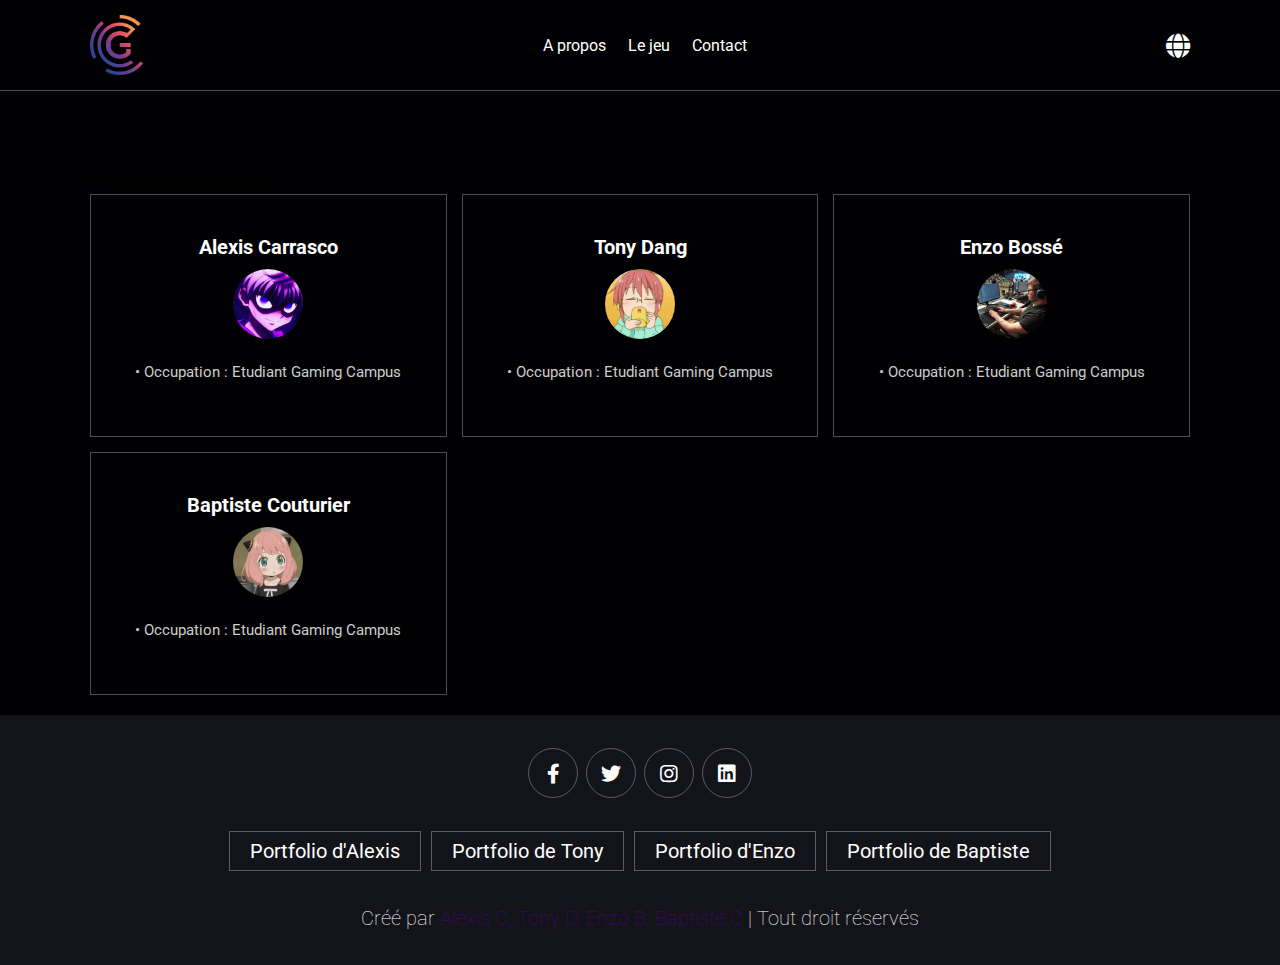
==== about.html @ 3bb29ad9 "Merge branch 'main' of github.com:CarrascoAlexis/Mini-studio" ====
<html lang="fr">

<head>

  <meta charset="UTF-8">
  <meta http-equiv="X-UA-Compatible" content="IE=edge">
  <meta name="viewport" content="width=device-width, initial-scale=1.0"> <!-- Adaptation mobile (viewport)  -->
  <meta name="author" content="Alexis Carrasco, Tony Dang, Enzo Bossé, Baptiste Couturier"> <!-- Auteurs du code  -->
  <meta name="description" content="">
  <meta name="keywords" content="Développeur, Informaticien, Gaming Campus, Gaming Tech, Jeu, IDLE, Tony, Alexis, Enzo, Baptiste">
  <link rel="icon" type="image/x-icon" href="img/icon.ico"> <!-- Favicon (icone de la page web)  -->

  <!-- Début importation librairie -->

  <link rel="stylesheet" href="css/header.css">
  <link rel="stylesheet" href="css/about.css">
  <link rel="stylesheet" href="css/footer.css">
  <link rel="stylesheet" href="css/responsive.css">
  <link rel="stylesheet" href="js/header.js">
  <link rel="stylesheet" href="https://cdnjs.cloudflare.com/ajax/libs/font-awesome/5.15.4/css/all.min.css"> <!-- Chargement du font -->

  <!-- Fin importation librairie  -->

</head>
<body>

  <!-- Début section header  -->

  <header class="header">

    <a href="index.html" class="logo">
      <img src="img/logo.png" alt="logo">
    </a>

    <nav class="navbar">
      <a href="about.html">A propos</a>
      <a href="game.html">Le jeu</a>
      <a href="index.html#contact">Contact</a>
    </nav>

    <div class="icons">
      <div class="fas fa-globe" id="search-btn"></div>
      <div class="fas fa-bars" id="menu-btn"></div>
    </div>

    <div class="search-form">
      <input type="search" id="search-box" placeholder="Chercher ici...">
      <label for="search-box" class="fas fa-search"></label>
    </div>

  </header>

  <!-- Fin section header -->

  <!-- Début section team  -->

  <section class="team" id="team">

    <h1 class="heading, m-top"> Présentation <span>équipe</span> </h1>

    <div class="box-container">

      <div class="box">
        <h3>Alexis Carrasco</h3>
        <img src="img/kroko.png" class="user" alt="">
        <p> <span>• Occupation : </span> Etudiant Gaming Campus </p>
      </div>

      <div class="box">
        <h3>Tony Dang</h3>
        <img src="img/Kamihate.gif" class="user" alt="">
        <p> <span>• Occupation : </span> Etudiant Gaming Campus </p>
      </div>

      <div class="box">
        <h3>Enzo Bossé</h3>
        <img src="img/Frymiixx.png" class="user" alt="">
        <p> <span>• Occupation : </span> Etudiant Gaming Campus </p>
      </div>

      <div class="box">
        <h3>Baptiste Couturier</h3>
        <img src="img/Doudude.gif" class="user" alt="">
        <p> <span>• Occupation : </span> Etudiant Gaming Campus </p>
      </div>

    </div>

  </section>

  <!-- Fin section team -->

  <!-- Début section footer  -->

  <section class="footer">

    <div class="share">
      <a href="#" class="fab fa-facebook-f"></a>
      <a href="#" class="fab fa-twitter"></a>
      <a href="#" class="fab fa-instagram"></a>
      <a href="#" class="fab fa-linkedin"></a>
    </div>

    <div class="links">
      <a href="https://baggadream.fr"> Portfolio d'Alexis </a>
      <a href="https://tdang.alwaysdata.net"> Portfolio de Tony </a>
      <a href="#"> Portfolio d'Enzo </a>
      <a href="#"> Portfolio de Baptiste </a>
    </div>

    <div class="credit">Créé par <span>Alexis C, Tony D, Enzo B, Baptiste C</span> | Tout droit réservés</div>

  </section>

  <!-- Fin section footer -->

</body>
<script src="js/header.js"></script>
</html>
---- css/header.css ----
@import url('https://fonts.googleapis.com/css2?family=Roboto:wght@100;300;400;500;700&display=swap');

:root{
    --main-color:#4b0082; /*Couleur par défault du texte*/
    --black:#13131a;      /*Couleur par défault des sections->*/
    --bg:#010103;         /*Couleur par défault du background->*/
    --border:.1rem solid rgba(255,255,255,.3);
}

*{
    font-family: 'Roboto', sans-serif;
    margin:0; padding:0;
    box-sizing: border-box;
    outline: none; border:none;
    text-decoration: none;
    transition: .2s linear;
}

html{
    font-size: 62.5%;
    overflow-x: hidden;
    scroll-padding-top: 9rem;
    scroll-behavior: smooth;
}

html::-webkit-scrollbar{
    width: .8rem;
}

html::-webkit-scrollbar-track{
    background: transparent;
}

html::-webkit-scrollbar-thumb{
    background: #fff;
    border-radius: 5rem;
}

body{
    background: var(--bg);
}

section{
    padding:2rem 7%;
}

.heading{
    text-align: center;
    color:#fff;
    text-transform: uppercase;
    padding-bottom: 3.5rem;
    font-size: 4rem;
}

.heading span{
    color:var(--main-color);
    text-transform: uppercase;
}

.btn{
    margin-top: 1rem;
    display: inline-block;
    padding:.9rem 3rem;
    font-size: 1.7rem;
    color:#fff;
    background: var(--main-color);
    cursor: pointer;
}

.btn:hover{
    letter-spacing: .2rem;
}

.header{
    background: var(--bg);
    display: flex;
    align-items: center;
    justify-content: space-between;
    padding:1.5rem 7%;
    border-bottom: var(--border);
    position: fixed;
    top:0; left: 0; right: 0;
    z-index: 1000;
}

.header .logo img{
    height: 6rem;
}

.header .navbar a{
    margin:0 1rem;
    font-size: 1.6rem;
    color:#fff;
}

.header .navbar a:hover{
    border-bottom: .1rem solid var(--main-color);
    padding-bottom: .5rem;
}

.header .icons div{
    color:#fff;
    cursor: pointer;
    font-size: 2.5rem;
    margin-left: 2rem;
}

.header .icons div:hover{
    color:#C133FF;
}

#menu-btn{
    display: none;
}

.header .search-form{
    position: absolute;
    top:115%; right: 7%;
    background: #fff;
    width: 25rem;
    height: 5rem;
    display: flex;
    align-items: center;
    transform: scaleY(0);
    transform-origin: top;
}

.header .search-form a{
  margin:0 1rem;
  font-size: 1.6rem;
  color:var(--black);
}

.header .search-form.active{
    transform: scaleY(1);
}

.header .search-form input{
    height: 100%;
    width: 100%;
    font-size: 1.6rem;
    color:var(--black);
    padding:1rem;
    text-transform: none;
}

.header .search-form label{
    cursor: pointer;
    font-size: 2.2rem;
    margin-right: 1.5rem;
    color:var(--black);
}

.header .search-form label:hover{
    color:var(--main-color);
}


.m-top{
    margin-top: 150px;
}
---- css/about.css ----
.team .box-container{
    display: grid;
    grid-template-columns: repeat(auto-fit, minmax(30rem, 1fr));
    gap:1.5rem;
}

.team .box-container .box{
    border:var(--border);
    text-align: center;
    padding:3rem 2rem;
}

.team .box-container .box p{
    font-size: 1.5rem;
    line-height: 1.8;
    color:#ccc;
    padding:2rem 0;
}

.team .box-container .box .user{
    height: 7rem;
    width: 7rem;
    border-radius: 50%;
    object-fit: cover;
}

.team .box-container .box h3{
    padding:1rem 0;
    font-size: 2rem;
    color:#fff;
}
---- css/footer.css ----
.footer{
    background:var(--black);
    text-align: center;
}

.footer .share{
    padding:1rem 0;
}

.footer .share a{
    height: 5rem;
    width: 5rem;
    line-height: 5rem;
    font-size: 2rem;
    color:#fff;
    border:var(--border);
    margin:.3rem;
    border-radius: 50%;
}

.footer .share a:hover{
    background-color: var(--main-color);
}

.footer .links{
    display: flex;
    justify-content: center;
    flex-wrap: wrap;
    padding:2rem 0;
    gap:1rem;
}

.footer .links a{
    padding:.7rem 2rem;
    color:#fff;
    border:var(--border);
    font-size: 2rem;
}

.footer .links a:hover{
    background:var(--main-color);
}

.footer .credit{
    font-size: 2rem;
    color:#fff;
    font-weight: lighter;
    padding:1.5rem;
}

.footer .credit span{
    color:var(--main-color);
}
---- css/responsive.css ----
/* media queries  */
@media (max-width:991px){

    html{
        font-size: 55%;
    }

    .header{
        padding:1.5rem 2rem;
    }

    section{
        padding:2rem;
    }

}

@media (max-width:768px){

    #menu-btn{
        display: inline-block;
    }

    .header .navbar{
        position: absolute;
        top:100%; right: -100%;
        background: #fff;
        width: 30rem;
        height: calc(100vh - 9.5rem);
    }

    .header .navbar.active{
        right:0;
    }

    .header .navbar a{
        color:var(--black);
        display: block;
        margin:1.5rem;
        padding:.5rem;
        font-size: 2rem;
    }

    .header .search-form{
        width: 90%;
        right: 2rem;
    }

    .home{
        background-position: left;
        justify-content: center;
        text-align: center;
    }

    .home .content h3{
        font-size: 4.5rem;
    }

    .home .content p{
        font-size: 1.5rem;
    }

}

@media (max-width:450px){

    html{
        font-size: 50%;
    }

}
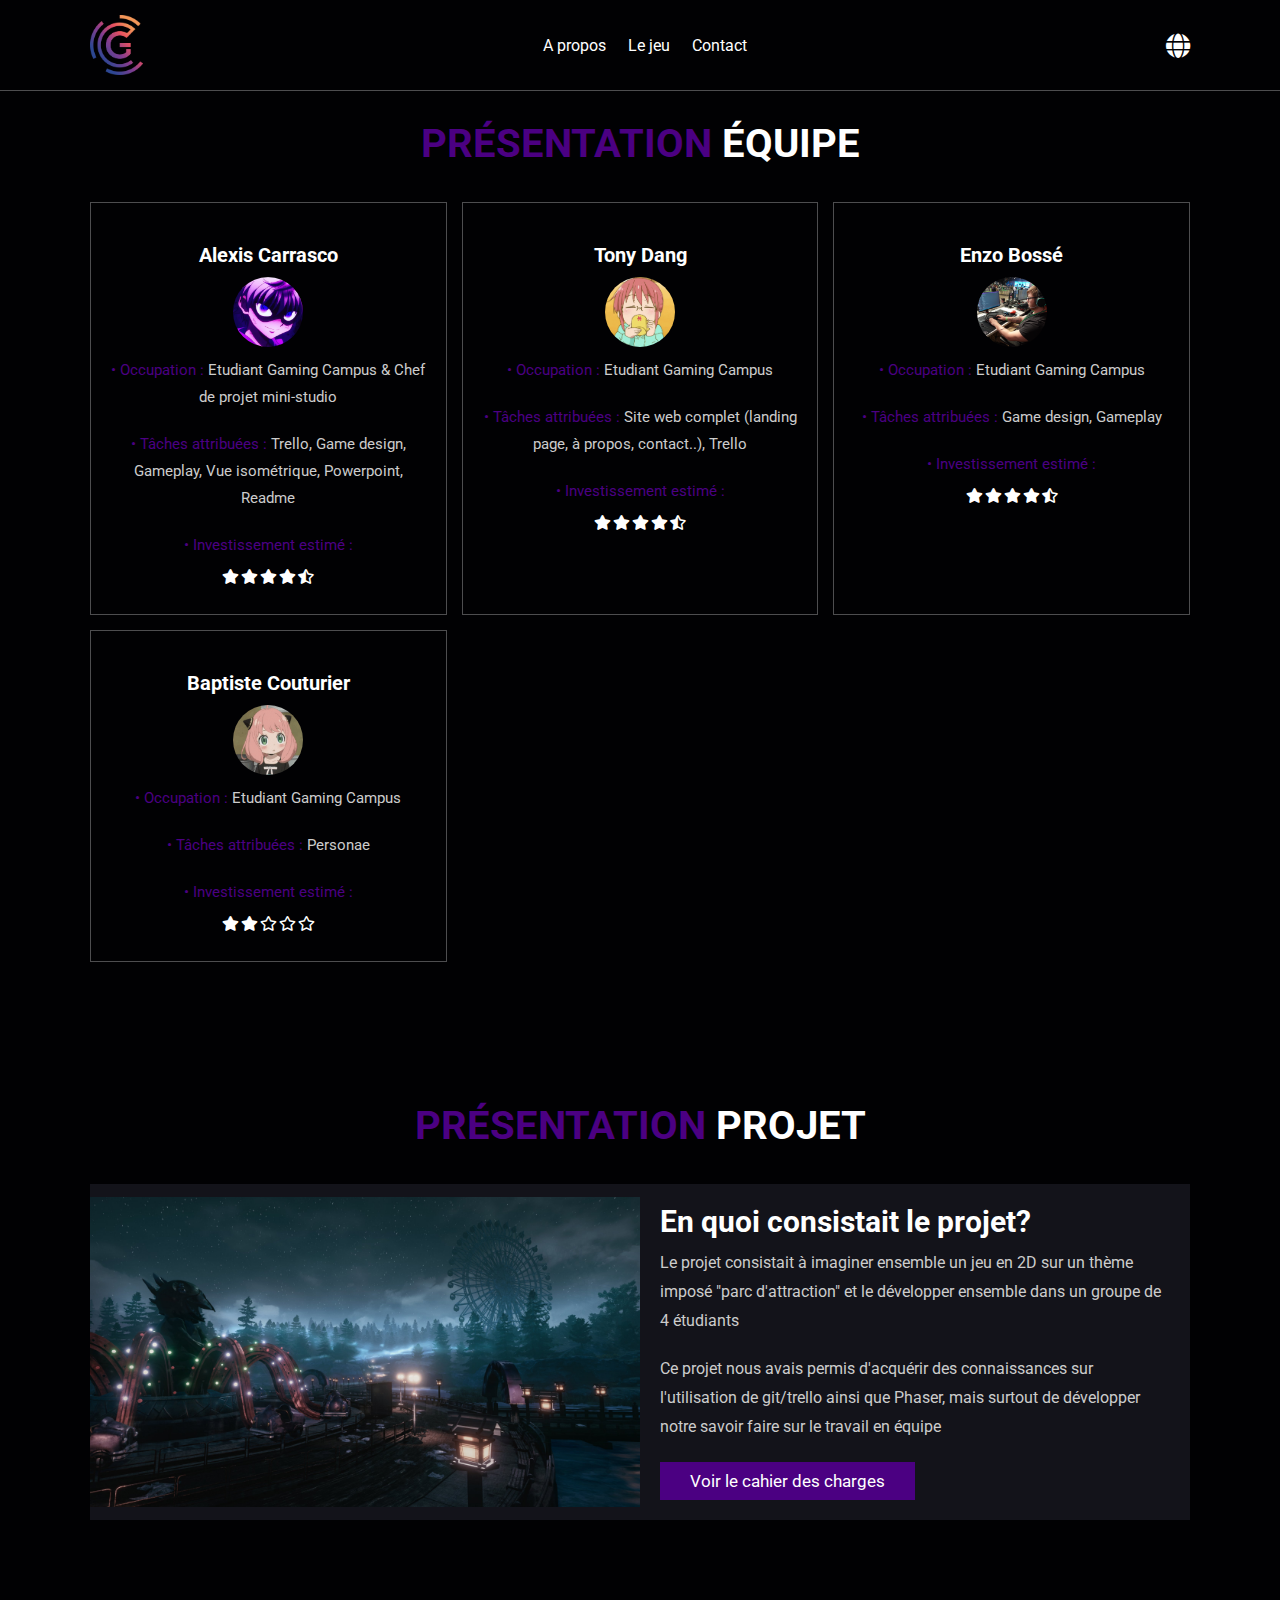
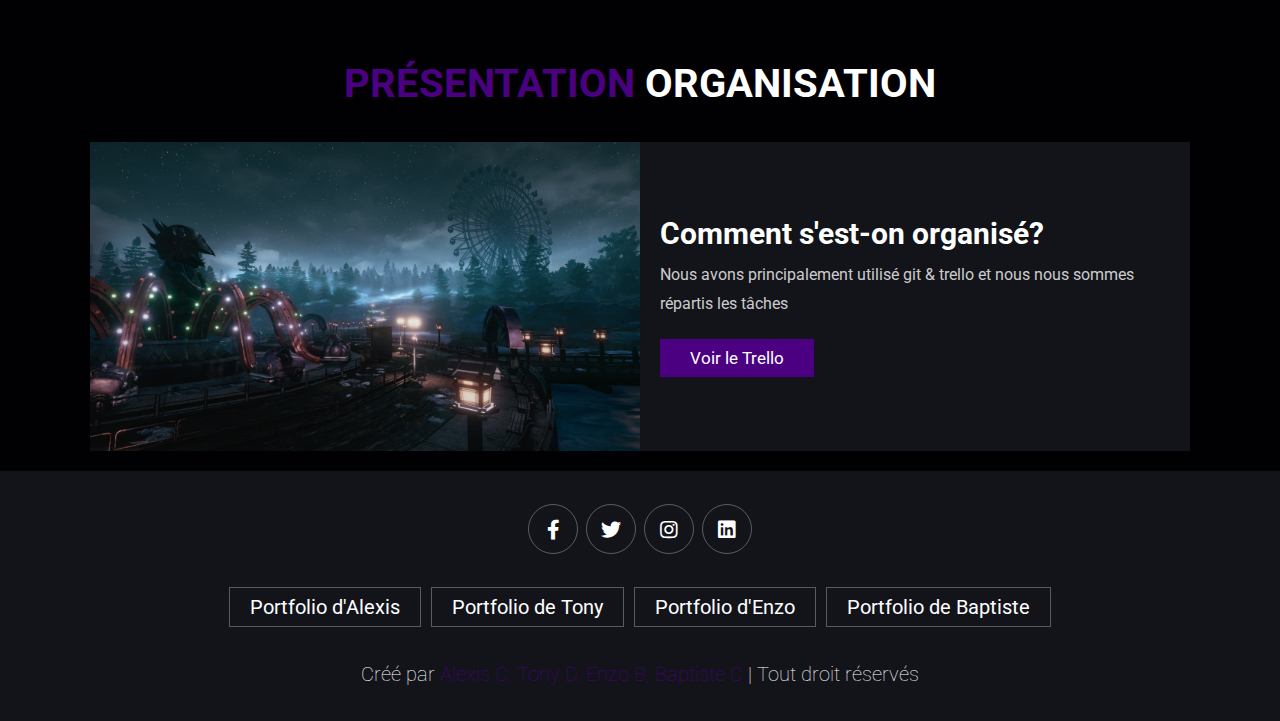
==== commit 5cf073d9: "Code about" ====
--- a/about.html
+++ b/about.html
@@ -22,6 +22,7 @@
   <!-- Fin importation librairie  -->
 
 </head>
+
 <body>
 
   <!-- Début section header  -->
@@ -52,43 +53,134 @@
 
   <!-- Fin section header -->
 
-  <!-- Début section team  -->
-
-  <section class="team" id="team">
-
-    <h1 class="heading, m-top"> Présentation <span>équipe</span> </h1>
-
-    <div class="box-container">
-
-      <div class="box">
-        <h3>Alexis Carrasco</h3>
-        <img src="img/kroko.png" class="user" alt="">
-        <p> <span>• Occupation : </span> Etudiant Gaming Campus </p>
+  <main>
+
+    <!-- Début section team  -->
+
+    <section class="team" id="team">
+
+      <h1 class="heading-about"> <span> Présentation </span> équipe </h1>
+
+      <div class="box-container">
+
+        <div class="box">
+          <h3>Alexis Carrasco</h3>
+          <img src="img/kroko.png" class="user" alt="">
+          <p> <span>• Occupation : </span> Etudiant Gaming Campus & Chef de projet mini-studio </p>
+          <p> <span> • Tâches attribuées : </span> Trello, Game design, Gameplay, Vue isométrique, Powerpoint, Readme </p>
+          <div class="stars">
+            <p>• Investissement estimé : </p>
+            <i class="fas fa-star"></i>
+            <i class="fas fa-star"></i>
+            <i class="fas fa-star"></i>
+            <i class="fas fa-star"></i>
+            <i class="fas fa-star-half-alt"></i>
+          </div>
+        </div>
+
+        <div class="box">
+          <h3>Tony Dang</h3>
+          <img src="img/Kamihate.gif" class="user" alt="">
+          <p> <span> • Occupation : </span> Etudiant Gaming Campus </p>
+          <p> <span> • Tâches attribuées : </span> Site web complet (landing page, à propos, contact..), Trello   </p>
+          <div class="stars">
+            <p>• Investissement estimé : </p>
+            <i class="fas fa-star"></i>
+            <i class="fas fa-star"></i>
+            <i class="fas fa-star"></i>
+            <i class="fas fa-star"></i>
+            <i class="fas fa-star-half-alt"></i>
+          </div>
+        </div>
+
+        <div class="box">
+          <h3>Enzo Bossé</h3>
+          <img src="img/Frymiixx.png" class="user" alt="">
+          <p> <span>• Occupation : </span> Etudiant Gaming Campus </p>
+          <p> <span> • Tâches attribuées : </span> Game design, Gameplay </p>
+          <div class="stars">
+            <p>• Investissement estimé : </p>
+            <i class="fas fa-star"></i>
+            <i class="fas fa-star"></i>
+            <i class="fas fa-star"></i>
+            <i class="fas fa-star"></i>
+            <i class="fas fa-star-half-alt"></i>
+          </div>
+
+        </div>
+
+        <div class="box">
+          <h3>Baptiste Couturier</h3>
+          <img src="img/Doudude.gif" class="user" alt="">
+          <p> <span>• Occupation : </span> Etudiant Gaming Campus </p>
+          <p> <span> • Tâches attribuées : </span> Personae </p>
+          <div class="stars">
+            <p> • Investissement estimé : </p>
+            <i class="fas fa-star"></i>
+            <i class="fas fa-star"></i>
+            <i class="far fa-star"></i>
+            <i class="far fa-star"></i>
+            <i class="far fa-star"></i>
+          </div>
+
+        </div>
+
       </div>
 
-      <div class="box">
-        <h3>Tony Dang</h3>
-        <img src="img/Kamihate.gif" class="user" alt="">
-        <p> <span>• Occupation : </span> Etudiant Gaming Campus </p>
+    </section>
+
+    <!-- Fin section team -->
+
+    <!-- Début section project  -->
+
+    <section class="project" id="project">
+
+      <h1 class="heading-about"> <span> Présentation </span> projet </h1>
+
+      <div class="row">
+
+        <div class="image">
+          <img src="img/home.png" alt="">
+        </div>
+
+        <div class="content">
+          <h3>En quoi consistait le projet?</h3>
+          <p>Le projet consistait à imaginer ensemble un jeu en 2D sur un thème imposé "parc d'attraction" et le développer ensemble dans un groupe de 4 étudiants</p>
+          <p>Ce projet nous avais permis d'acquérir des connaissances sur l'utilisation de git/trello ainsi que Phaser, mais surtout de développer notre savoir faire sur le travail en équipe</p>
+          <a href="https://docs.google.com/document/d/1mX1qJ0FZZocs2xHLbMc2C5lskYUUML3U/edit" class="btn">Voir le cahier des charges</a>
+        </div>
+
       </div>
 
-      <div class="box">
-        <h3>Enzo Bossé</h3>
-        <img src="img/Frymiixx.png" class="user" alt="">
-        <p> <span>• Occupation : </span> Etudiant Gaming Campus </p>
+    </section>
+
+    <!-- Fin section project -->
+
+    <!-- Début section organize  -->
+
+    <section class="organize" id="organize">
+
+      <h1 class="heading-about"> <span> Présentation </span> organisation </h1>
+
+      <div class="row">
+
+        <div class="image">
+          <img src="img/home.png" alt="">
+        </div>
+
+        <div class="content">
+          <h3>Comment s'est-on organisé?</h3>
+          <p>Nous avons principalement utilisé git & trello et nous nous sommes répartis les tâches</p>
+          <a href="https://trello.com/b/o01rT3sG/mini-studio" class="btn">Voir le Trello</a>
+        </div>
+
       </div>
 
-      <div class="box">
-        <h3>Baptiste Couturier</h3>
-        <img src="img/Doudude.gif" class="user" alt="">
-        <p> <span>• Occupation : </span> Etudiant Gaming Campus </p>
-      </div>
-
-    </div>
-
-  </section>
-
-  <!-- Fin section team -->
+    </section>
+
+    <!-- Fin section organize -->
+
+  </main>
 
   <!-- Début section footer  -->
 
--- a/css/header.css
+++ b/css/header.css
@@ -154,8 +154,3 @@
 .header .search-form label:hover{
     color:var(--main-color);
 }
-
-
-.m-top{
-    margin-top: 150px;
-}--- a/css/about.css
+++ b/css/about.css
@@ -1,3 +1,17 @@
+.heading-about{
+    text-align: center;
+    color:#fff;
+    text-transform: uppercase;
+    padding-top: 100px;
+    padding-bottom: 3.5rem;
+    font-size: 4rem;
+}
+
+.heading-about span{
+    color:var(--main-color);
+    text-transform: uppercase;
+}
+
 .team .box-container{
     display: grid;
     grid-template-columns: repeat(auto-fit, minmax(30rem, 1fr));
@@ -14,7 +28,11 @@
     font-size: 1.5rem;
     line-height: 1.8;
     color:#ccc;
-    padding:2rem 0;
+    padding:1rem 0;
+}
+
+.team .box-container .box span{
+    color:var(--main-color);
 }
 
 .team .box-container .box .user{
@@ -29,3 +47,75 @@
     font-size: 2rem;
     color:#fff;
 }
+
+.team .box-container .box .stars p{
+    color:var(--main-color);
+}
+
+.team .box-container .box .stars i{
+    font-size: 1.5rem;
+    color:#ffff;
+}
+
+.project .row{
+    display: flex;
+    align-items: center;
+    background:var(--black);
+    flex-wrap: wrap;
+}
+
+.project .row .image{
+    flex:1 1 45rem;
+}
+
+.project .row .image img{
+    width: 100%;
+}
+.project .row .content{
+    flex:1 1 45rem;
+    padding:2rem;
+}
+
+.project .row .content h3{
+    font-size: 3rem;
+    color:#fff;
+}
+
+.project .row .content p{
+    font-size: 1.6rem;
+    color:#ccc;
+    padding:1rem 0;
+    line-height: 1.8;
+}
+
+
+.organize .row{
+    display: flex;
+    align-items: center;
+    background:var(--black);
+    flex-wrap: wrap;
+}
+
+.organize .row .image{
+    flex:1 1 45rem;
+}
+
+.organize .row .image img{
+    width: 100%;
+}
+.organize .row .content{
+    flex:1 1 45rem;
+    padding:2rem;
+}
+
+.organize .row .content h3{
+    font-size: 3rem;
+    color:#fff;
+}
+
+.organize .row .content p{
+    font-size: 1.6rem;
+    color:#ccc;
+    padding:1rem 0;
+    line-height: 1.8;
+}
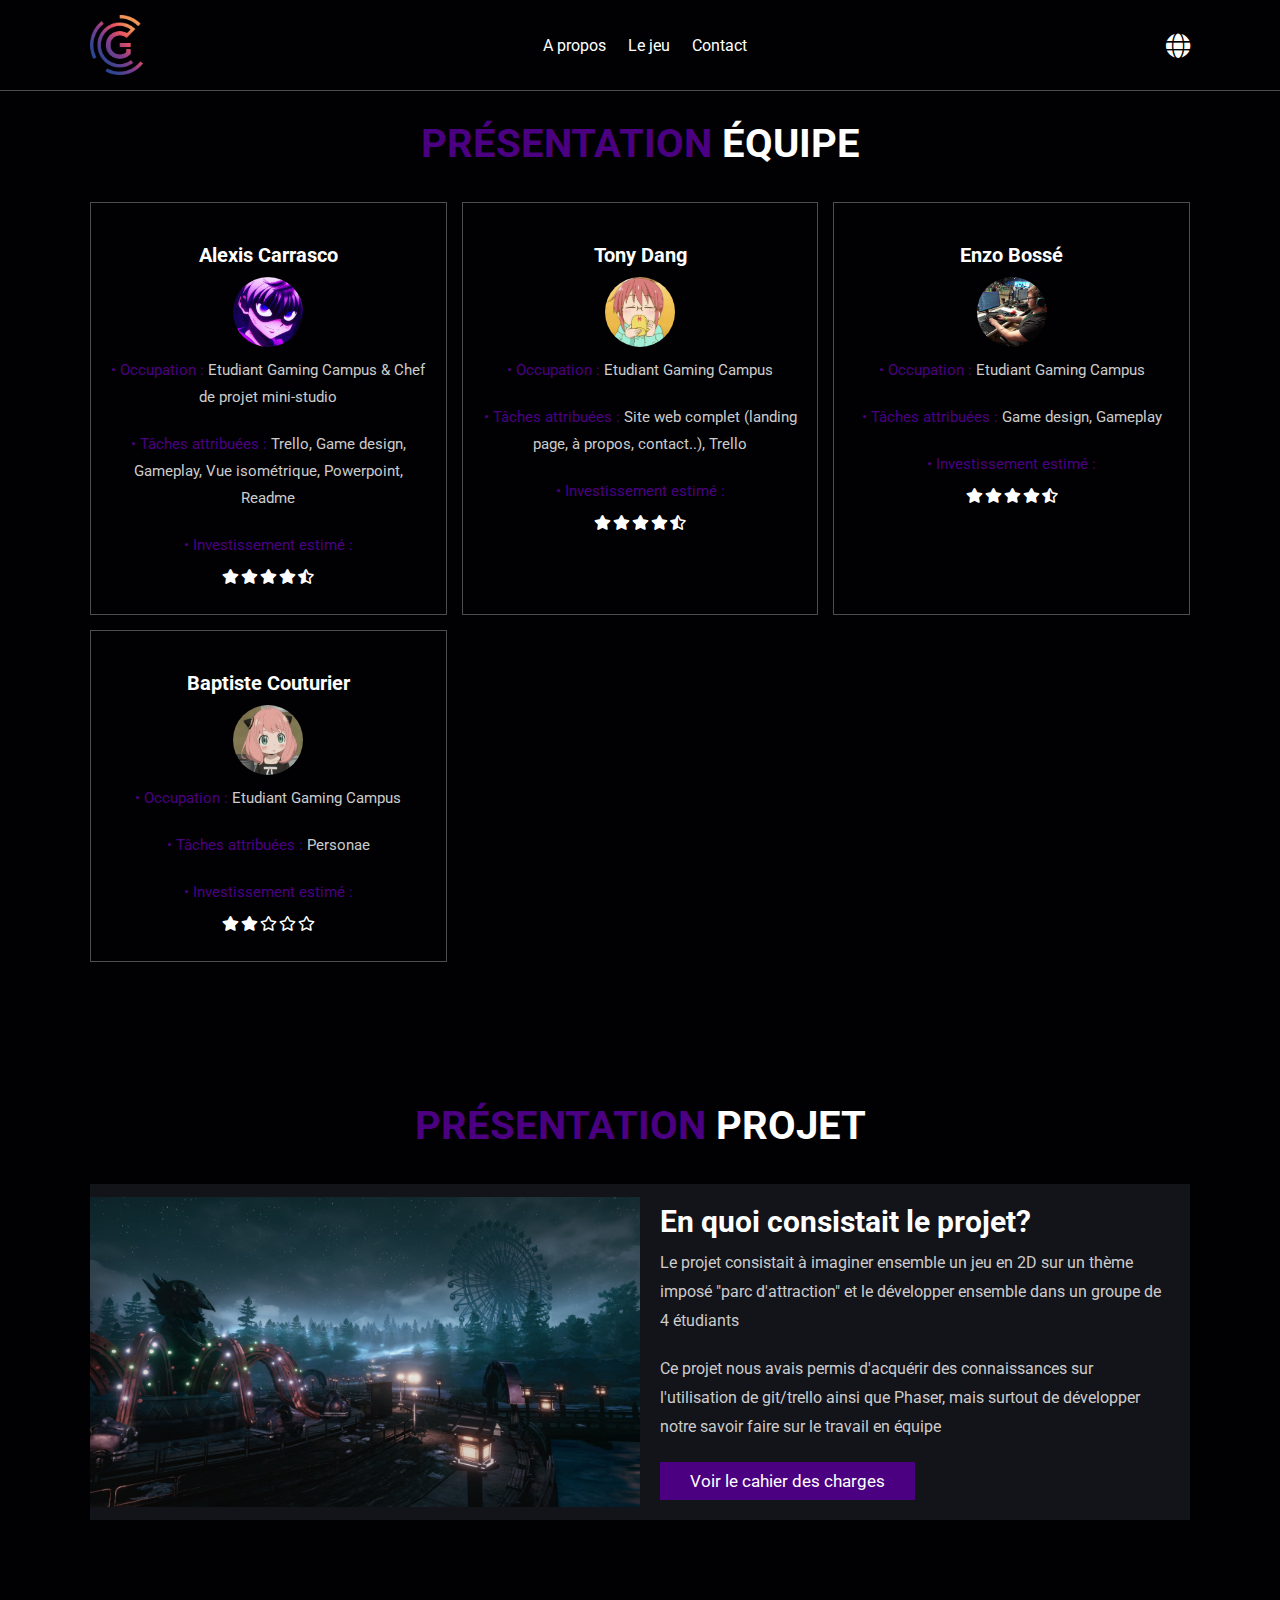
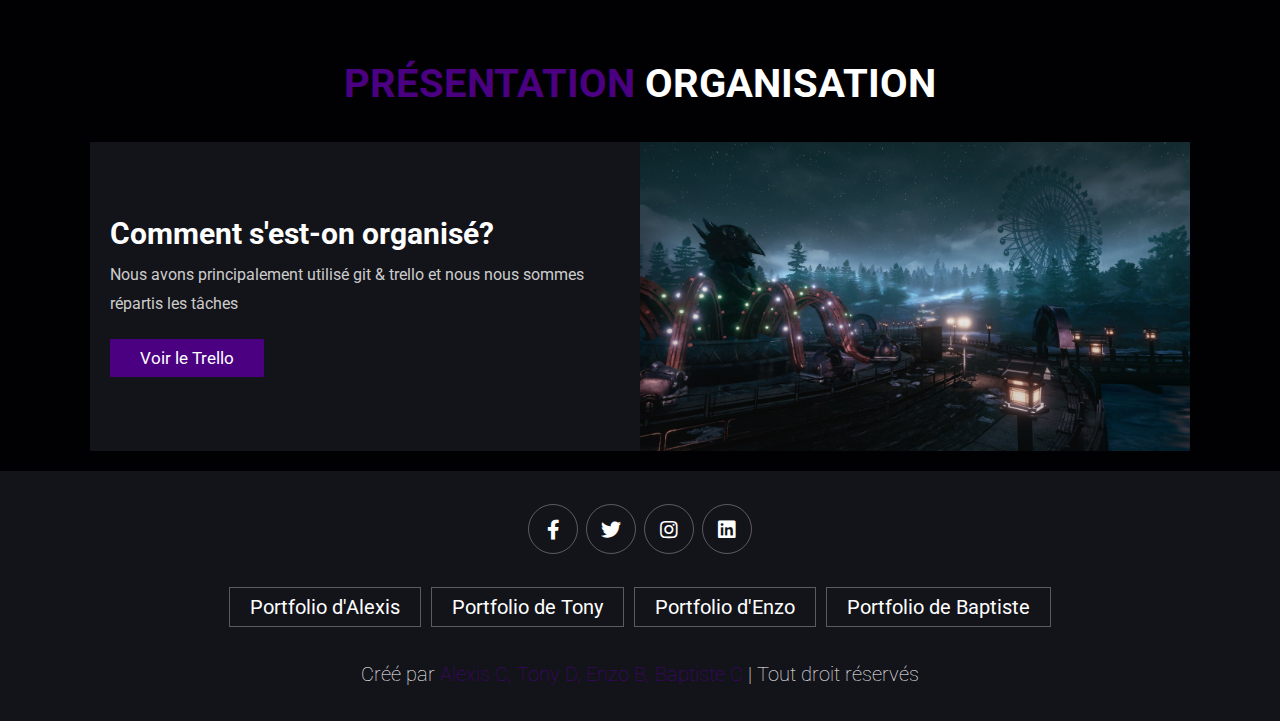
==== commit 746d3ed2: "Game display" ====
--- a/about.html
+++ b/about.html
@@ -164,14 +164,14 @@
 
       <div class="row">
 
-        <div class="image">
-          <img src="img/home.png" alt="">
-        </div>
-
         <div class="content">
           <h3>Comment s'est-on organisé?</h3>
           <p>Nous avons principalement utilisé git & trello et nous nous sommes répartis les tâches</p>
           <a href="https://trello.com/b/o01rT3sG/mini-studio" class="btn">Voir le Trello</a>
+        </div>
+
+        <div class="image">
+          <img src="img/home.png" alt="">
         </div>
 
       </div>
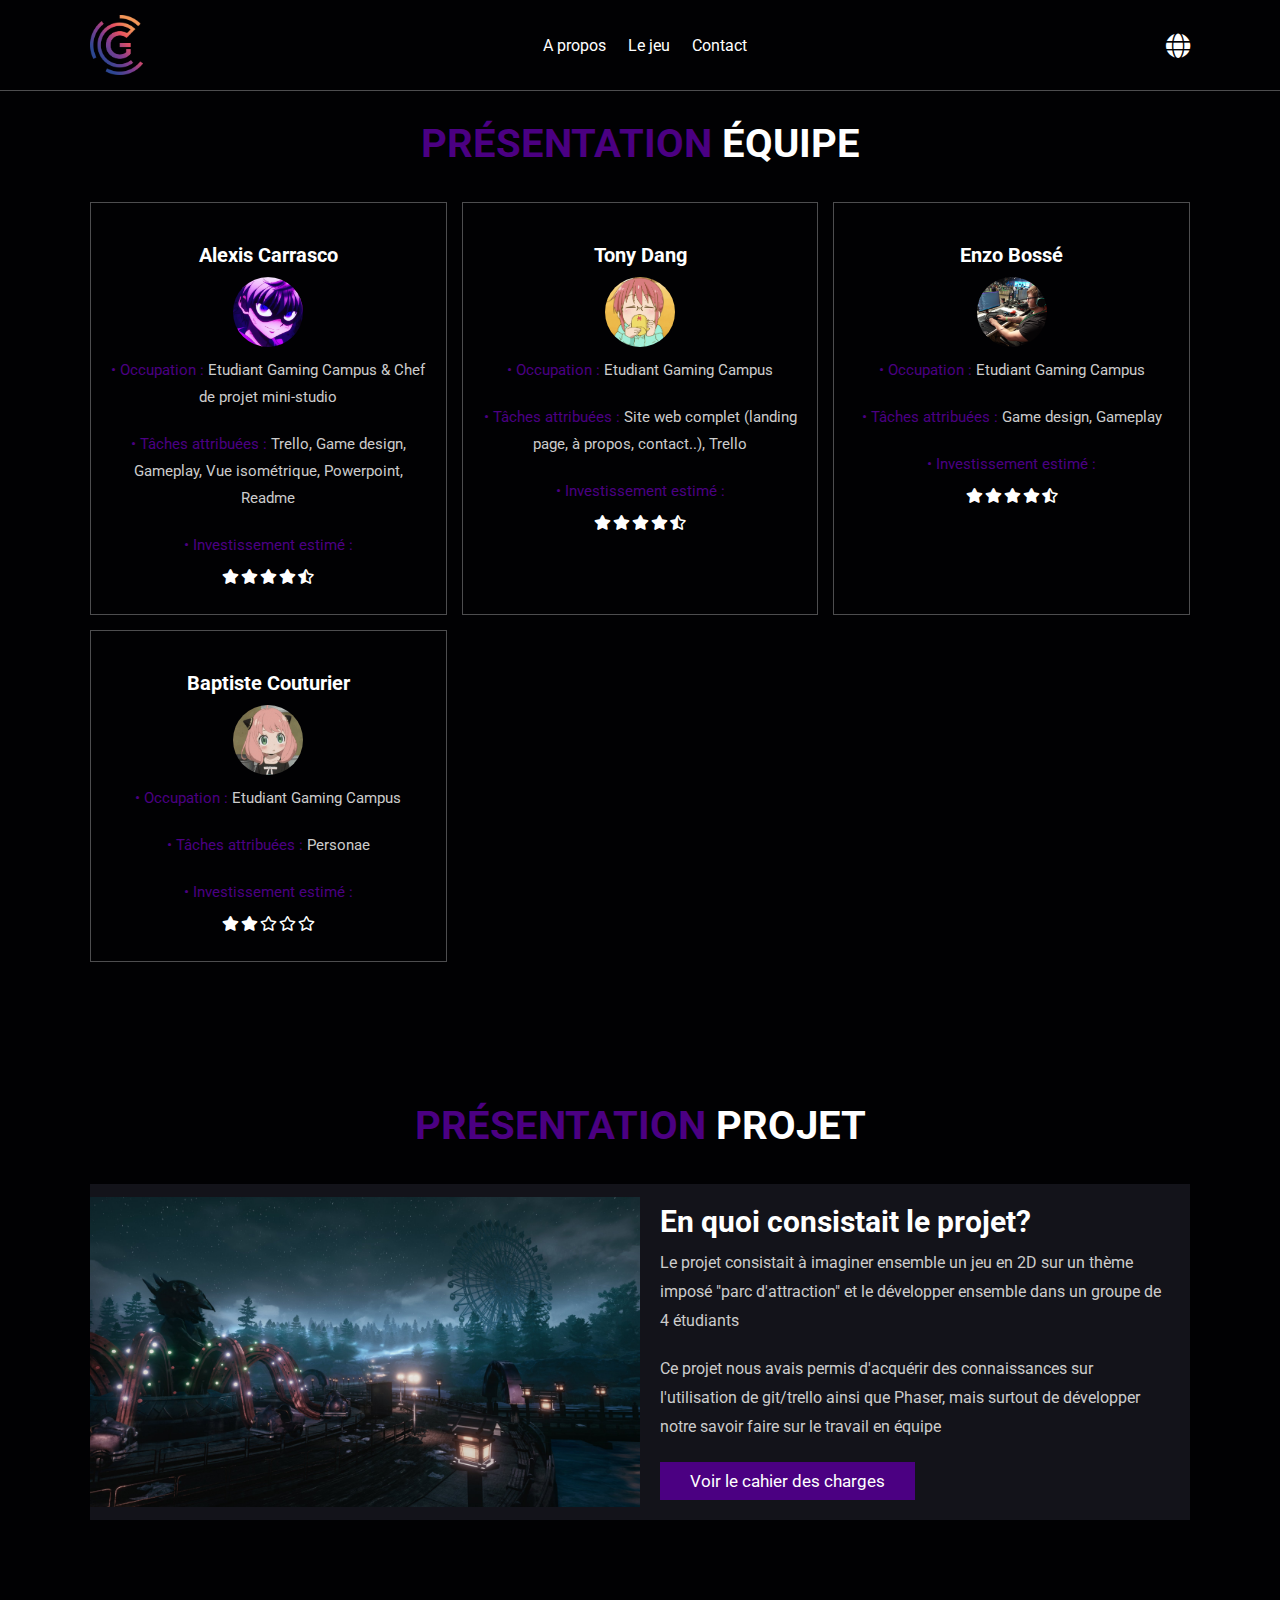
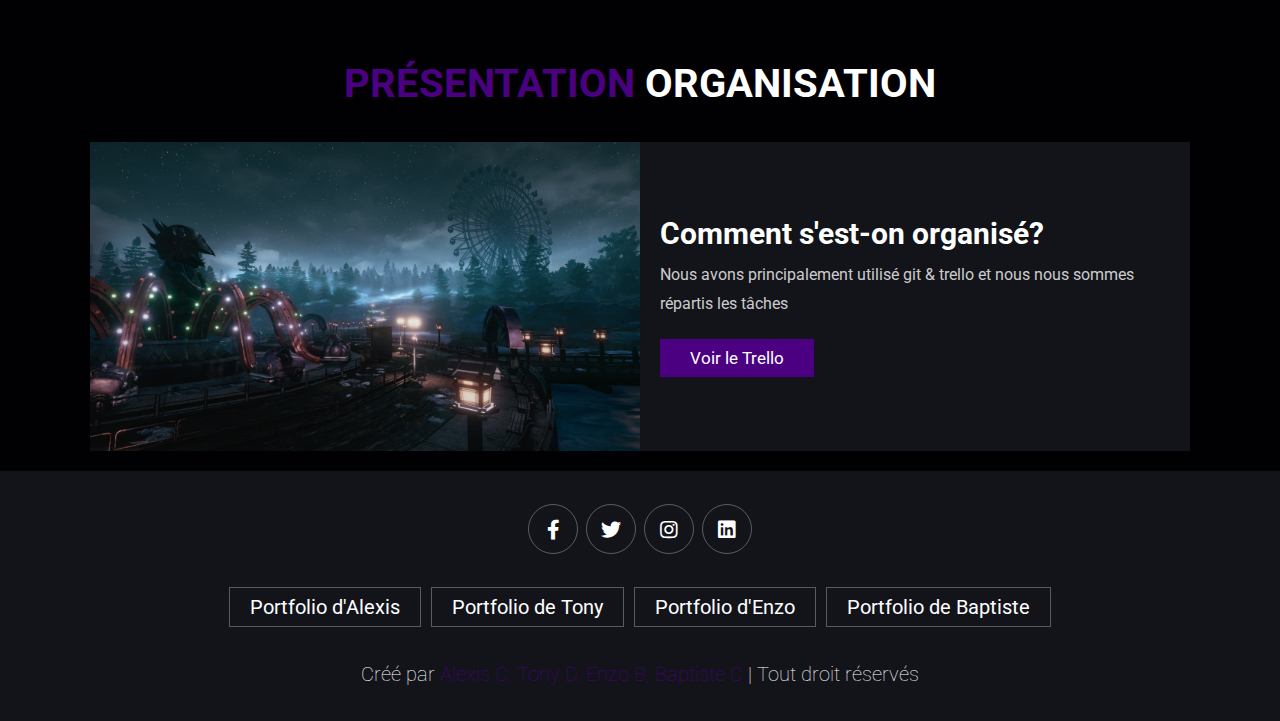
==== commit 718e32e2: "Ajout du carrousel + petites modif (supplémentaire)" ====
--- a/about.html
+++ b/about.html
@@ -21,6 +21,8 @@
 
   <!-- Fin importation librairie  -->
 
+    <title> A propos | KDFK studio </title>    <!-- Titre de la page web -->
+
 </head>
 
 <body>
@@ -164,14 +166,14 @@
 
       <div class="row">
 
+        <div class="image">
+          <img src="img/home.png" alt="">
+        </div>
+
         <div class="content">
           <h3>Comment s'est-on organisé?</h3>
           <p>Nous avons principalement utilisé git & trello et nous nous sommes répartis les tâches</p>
           <a href="https://trello.com/b/o01rT3sG/mini-studio" class="btn">Voir le Trello</a>
-        </div>
-
-        <div class="image">
-          <img src="img/home.png" alt="">
         </div>
 
       </div>
--- a/css/header.css
+++ b/css/header.css
@@ -48,7 +48,8 @@
     text-align: center;
     color:#fff;
     text-transform: uppercase;
-    padding-bottom: 3.5rem;
+    padding-top:3.5rem;
+    padding-bottom:3.5rem;
     font-size: 4rem;
 }
 
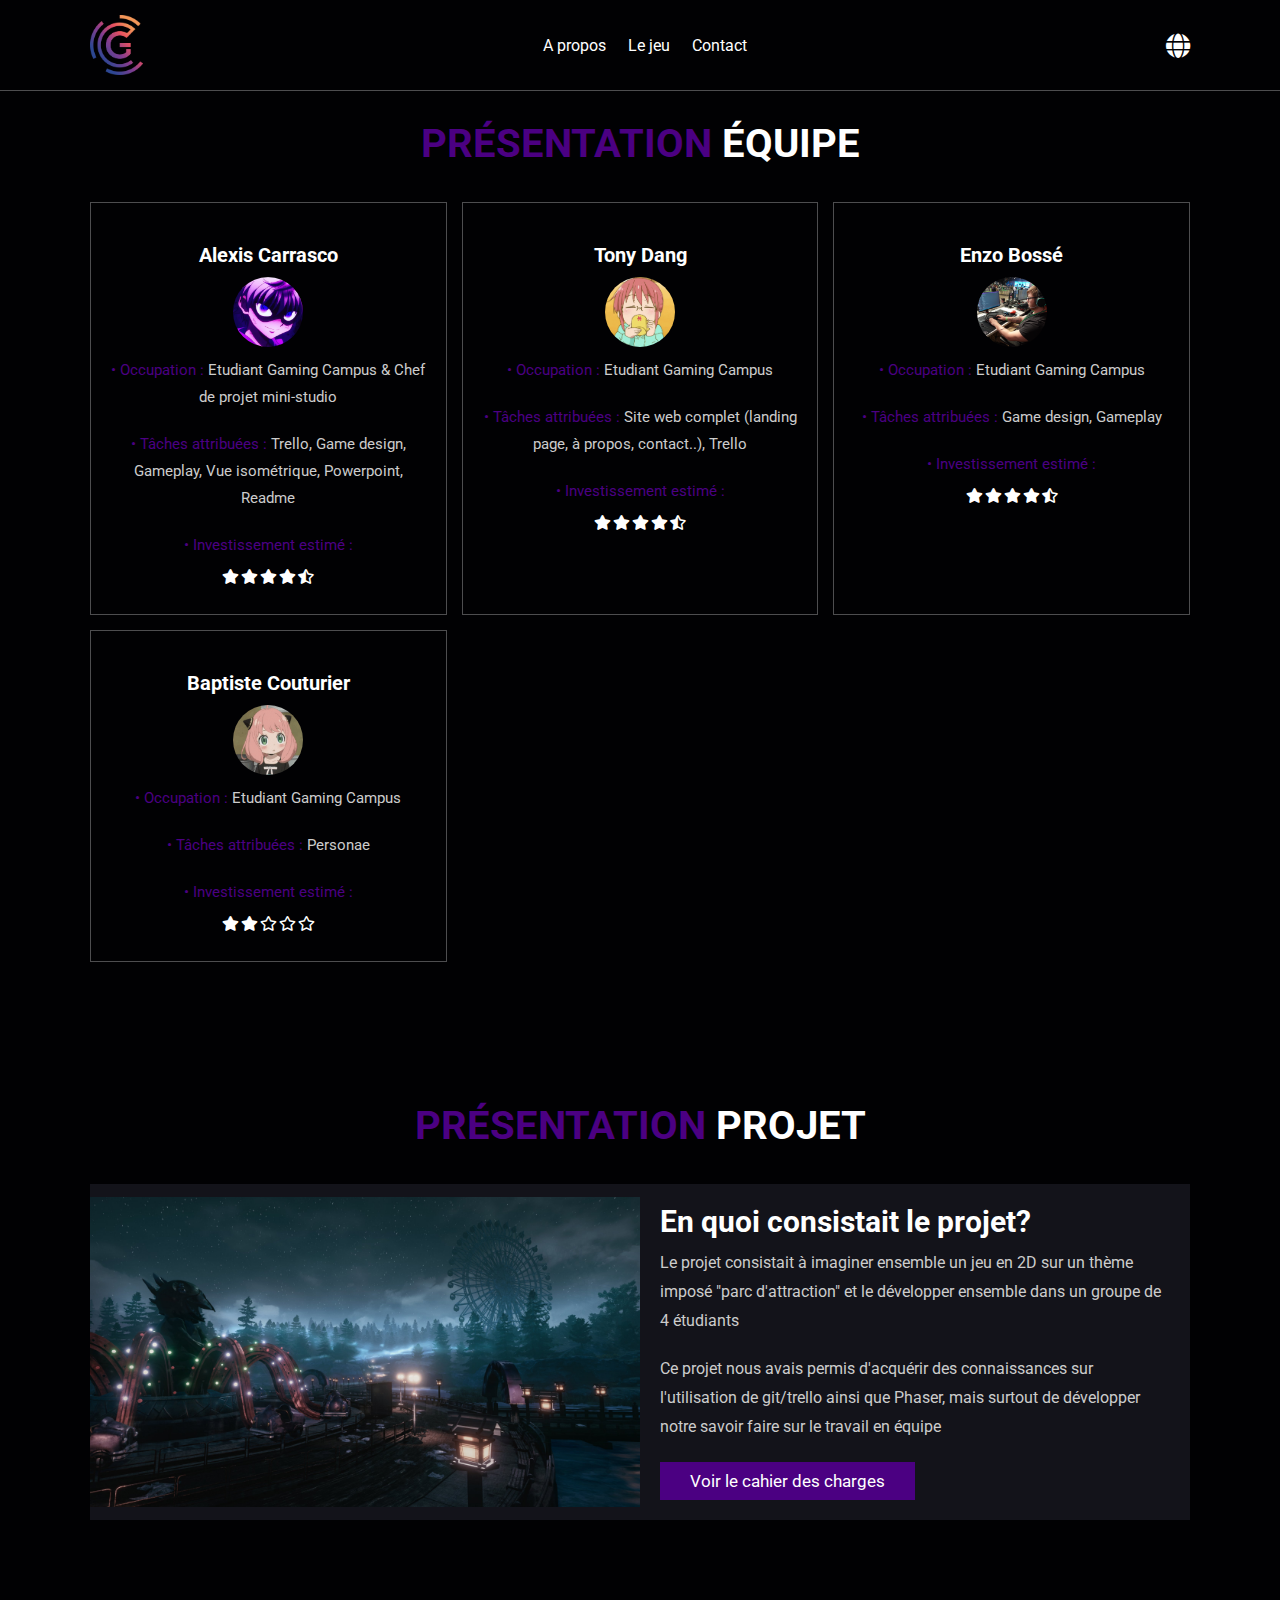
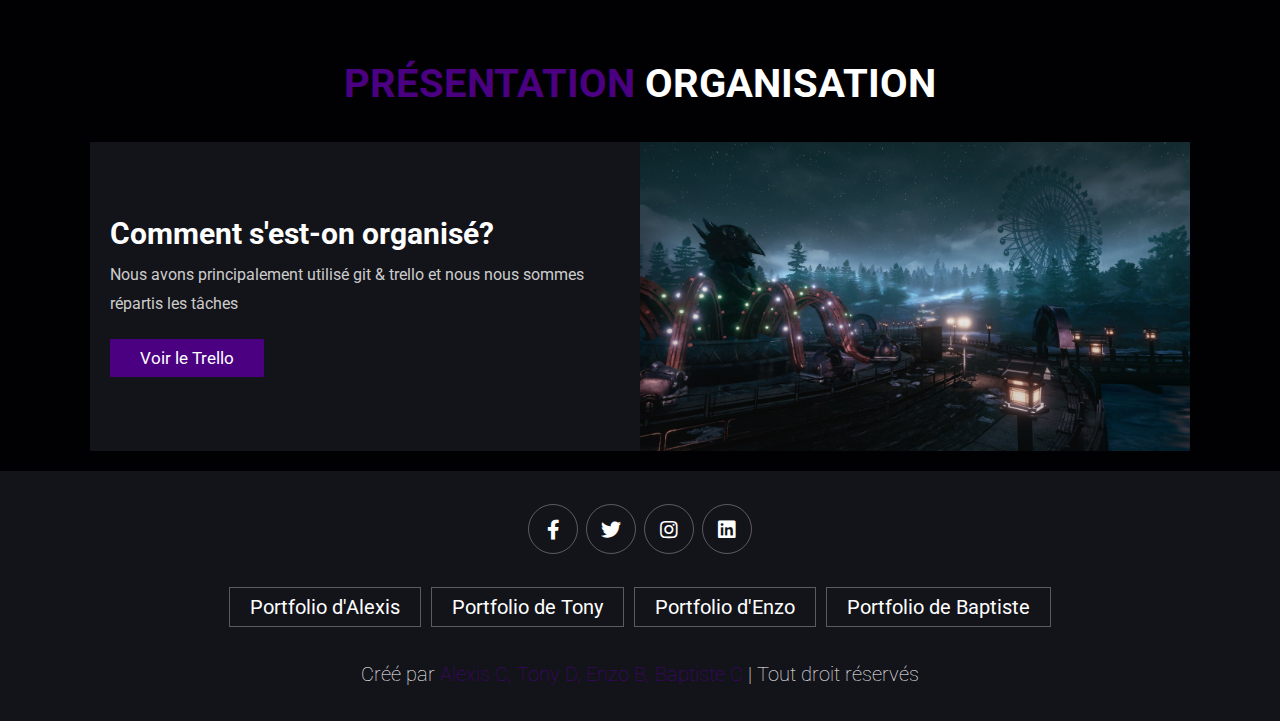
==== commit 969e625f: "Merge branch 'main' of github.com:CarrascoAlexis/Mini-studio into main" ====
--- a/about.html
+++ b/about.html
@@ -166,14 +166,14 @@
 
       <div class="row">
 
-        <div class="image">
-          <img src="img/home.png" alt="">
-        </div>
-
         <div class="content">
           <h3>Comment s'est-on organisé?</h3>
           <p>Nous avons principalement utilisé git & trello et nous nous sommes répartis les tâches</p>
           <a href="https://trello.com/b/o01rT3sG/mini-studio" class="btn">Voir le Trello</a>
+        </div>
+
+        <div class="image">
+          <img src="img/home.png" alt="">
         </div>
 
       </div>
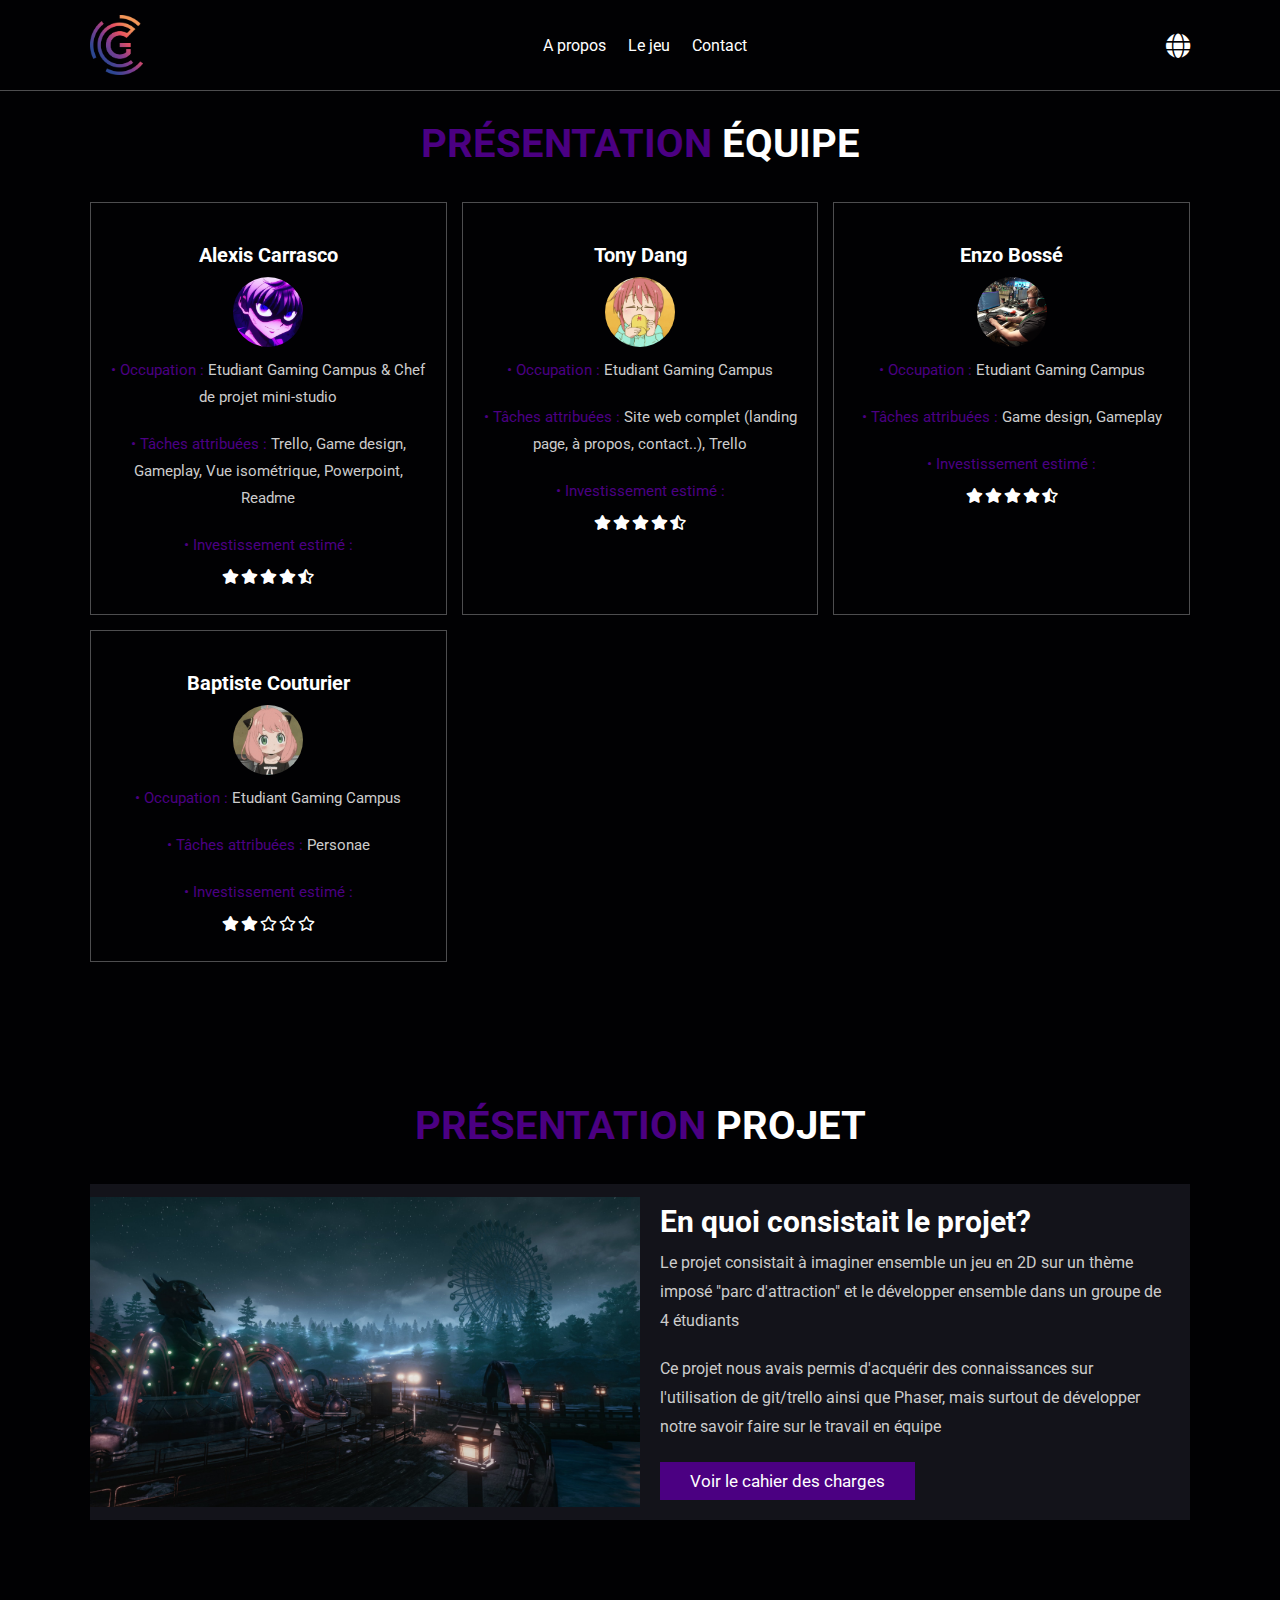
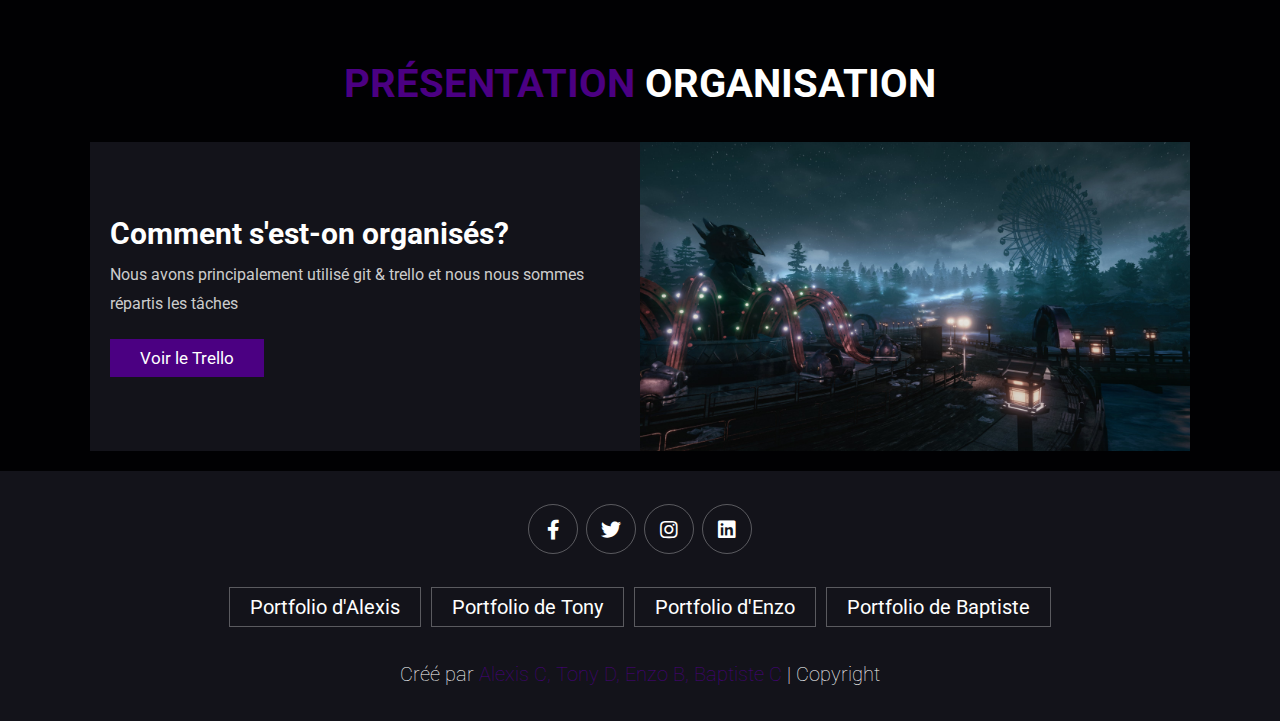
==== commit abf124cb: "Petites modifs" ====
--- a/about.html
+++ b/about.html
@@ -167,7 +167,7 @@
       <div class="row">
 
         <div class="content">
-          <h3>Comment s'est-on organisé?</h3>
+          <h3>Comment s'est-on organisés?</h3>
           <p>Nous avons principalement utilisé git & trello et nous nous sommes répartis les tâches</p>
           <a href="https://trello.com/b/o01rT3sG/mini-studio" class="btn">Voir le Trello</a>
         </div>
@@ -202,7 +202,7 @@
       <a href="#"> Portfolio de Baptiste </a>
     </div>
 
-    <div class="credit">Créé par <span>Alexis C, Tony D, Enzo B, Baptiste C</span> | Tout droit réservés</div>
+    <div class="credit">Créé par <span>Alexis C, Tony D, Enzo B, Baptiste C</span> | Copyright </div>
 
   </section>
 
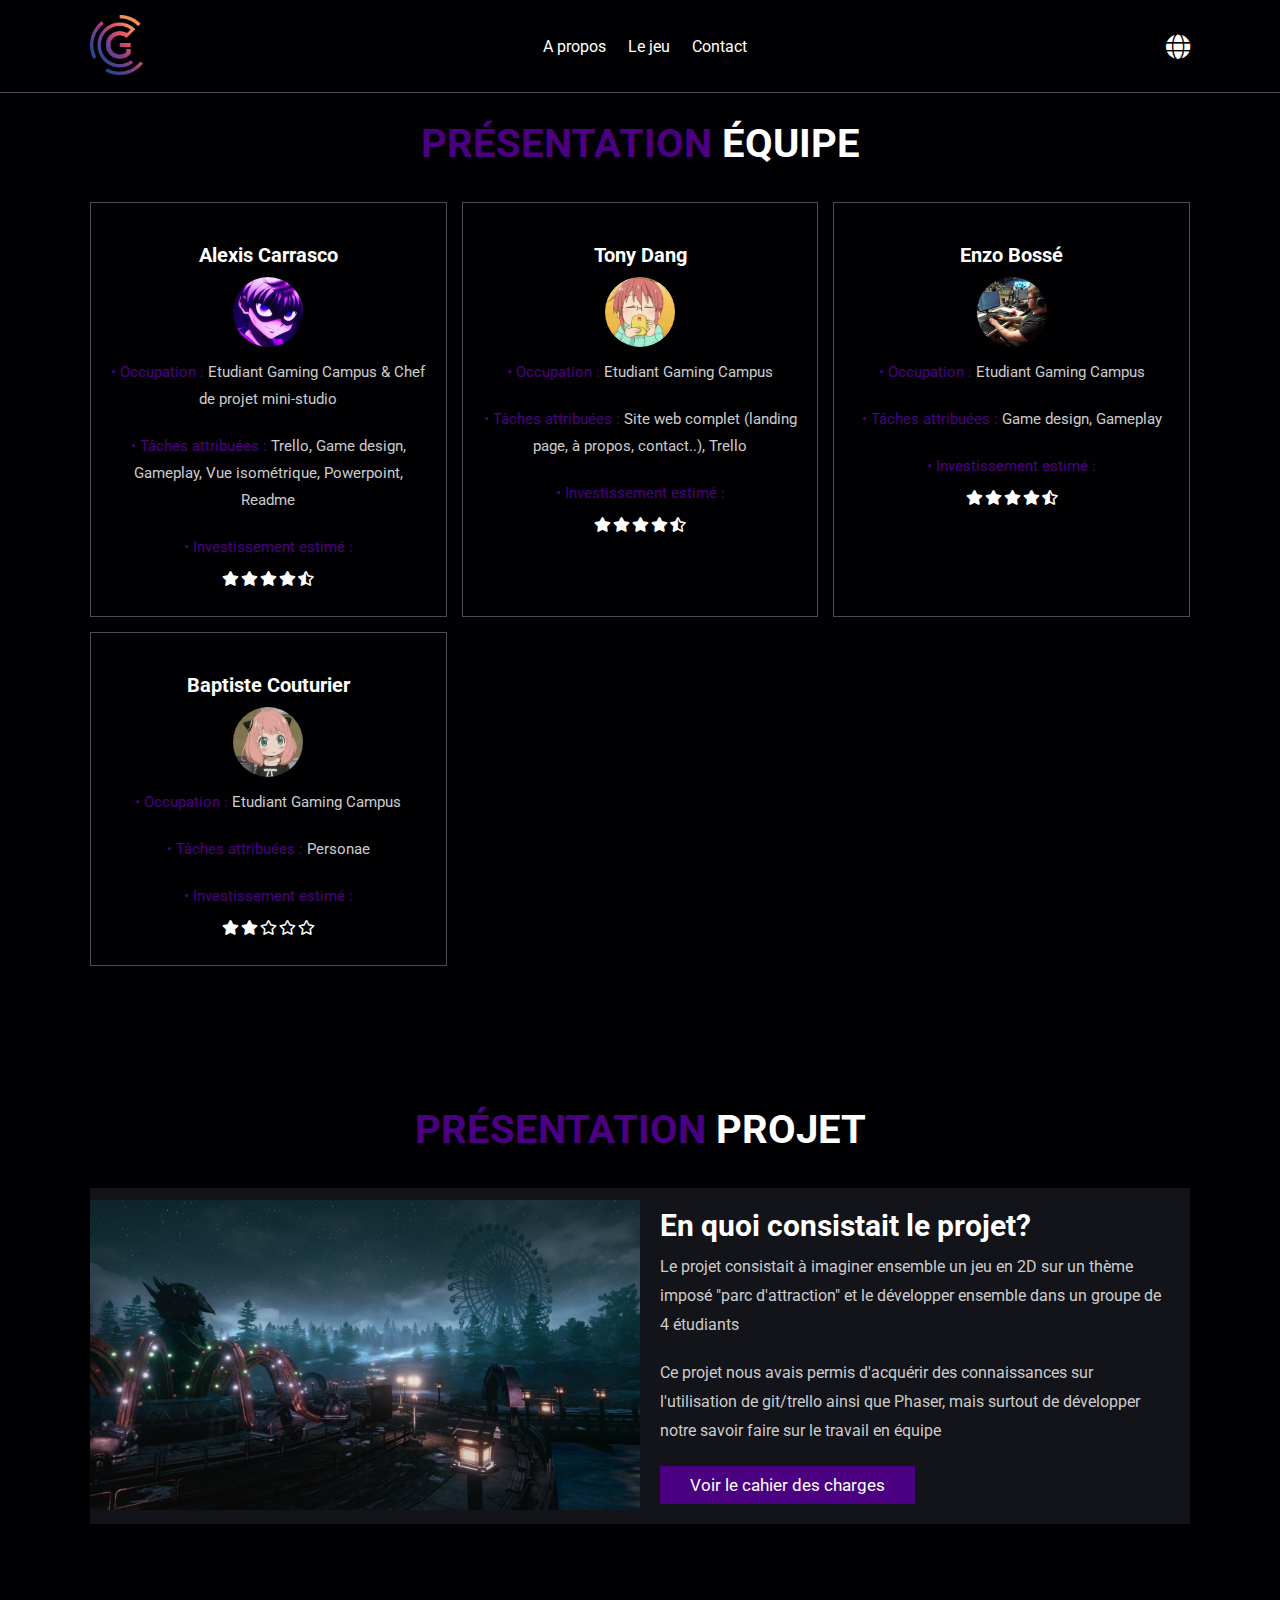
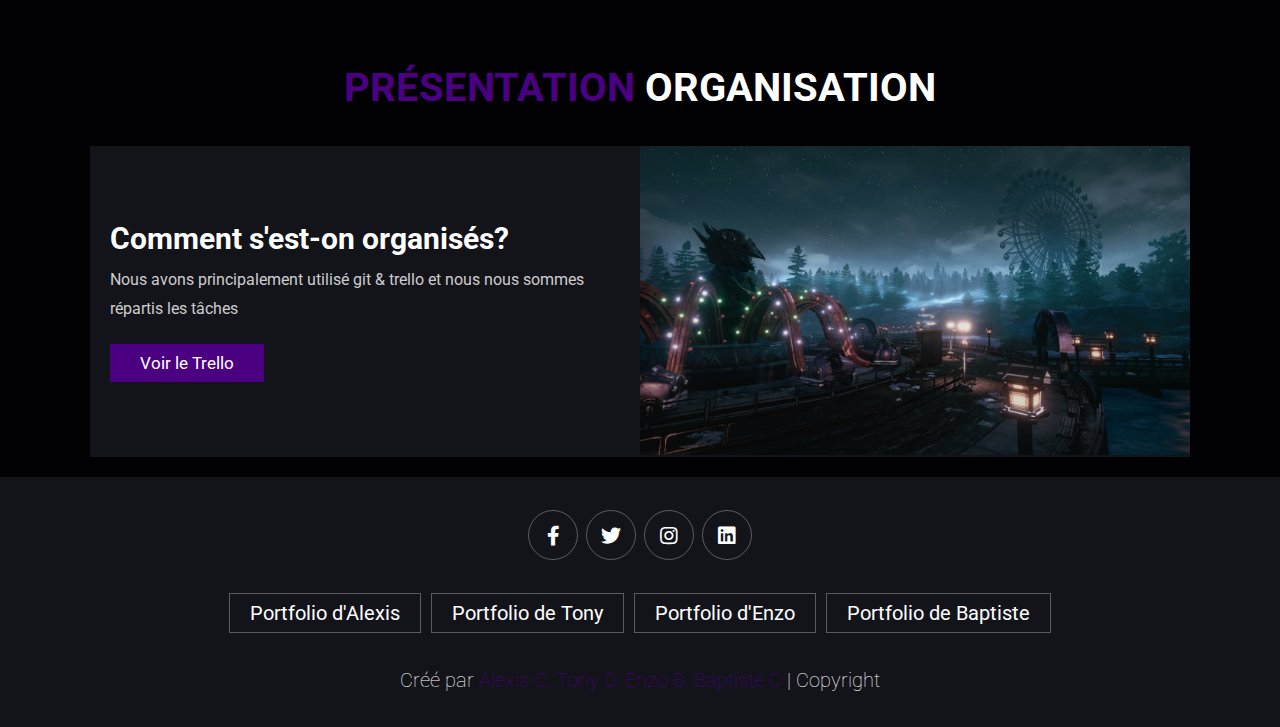
==== commit 1c400e15: "Verif code" ====
--- a/about.html
+++ b/about.html
@@ -1,3 +1,5 @@
+<!DOCTYPE html>
+
 <html lang="fr">
 
 <head>
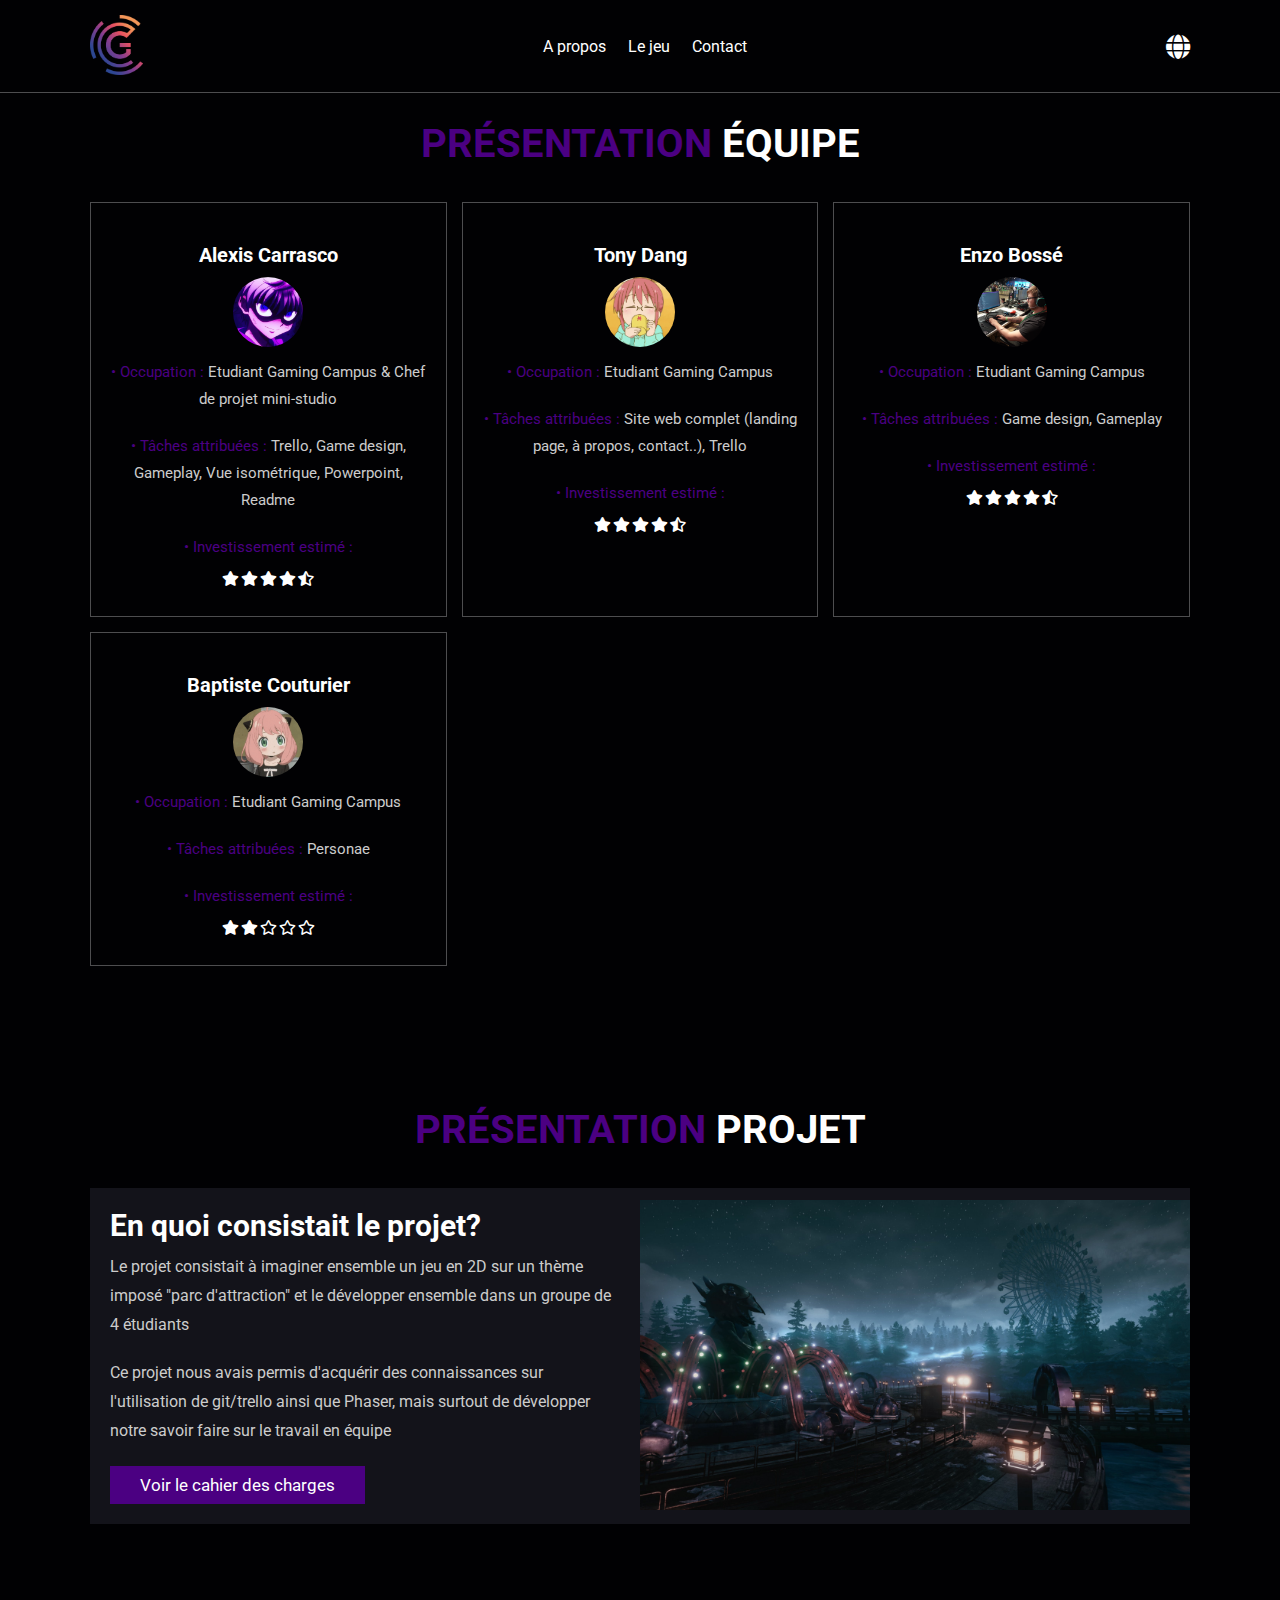
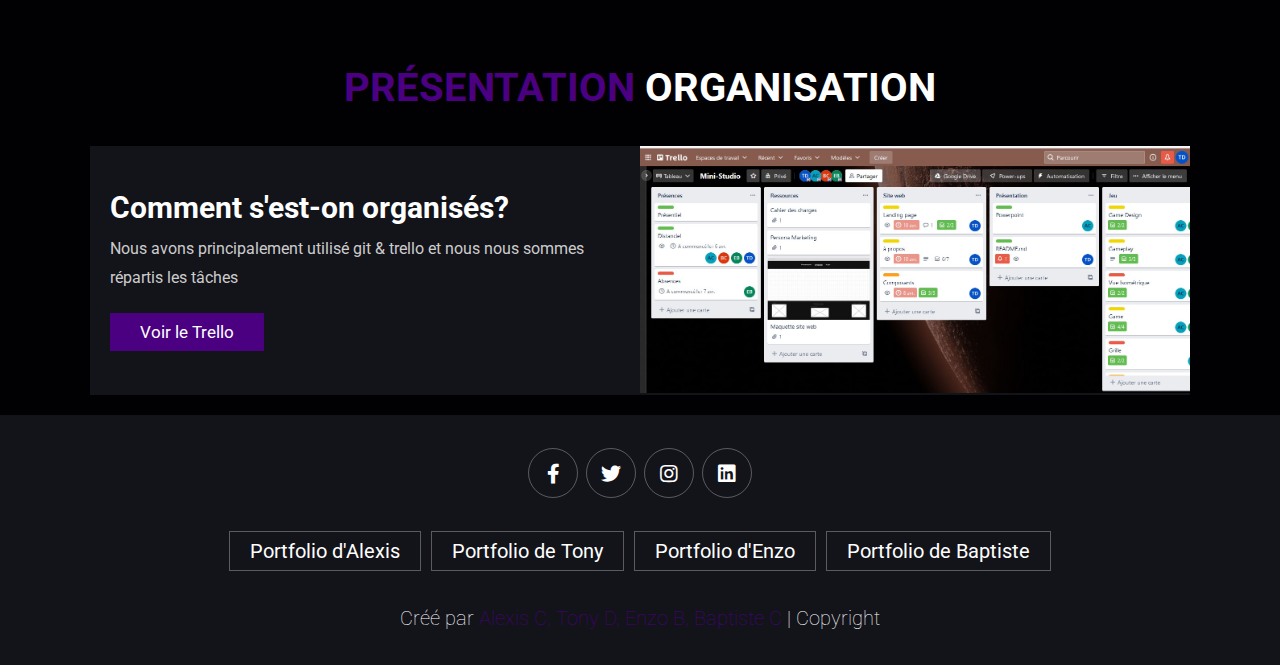
==== commit c4703468: "Dernière modif" ====
--- a/about.html
+++ b/about.html
@@ -143,10 +143,6 @@
 
       <div class="row">
 
-        <div class="image">
-          <img src="img/home.png" alt="">
-        </div>
-
         <div class="content">
           <h3>En quoi consistait le projet?</h3>
           <p>Le projet consistait à imaginer ensemble un jeu en 2D sur un thème imposé "parc d'attraction" et le développer ensemble dans un groupe de 4 étudiants</p>
@@ -154,6 +150,10 @@
           <a href="https://docs.google.com/document/d/1mX1qJ0FZZocs2xHLbMc2C5lskYUUML3U/edit" class="btn">Voir le cahier des charges</a>
         </div>
 
+        <div class="image">
+          <img src="img/home.png" alt="">
+        </div>
+
       </div>
 
     </section>
@@ -175,7 +175,7 @@
         </div>
 
         <div class="image">
-          <img src="img/home.png" alt="">
+          <img src="img/trello.jpg" alt="">
         </div>
 
       </div>
